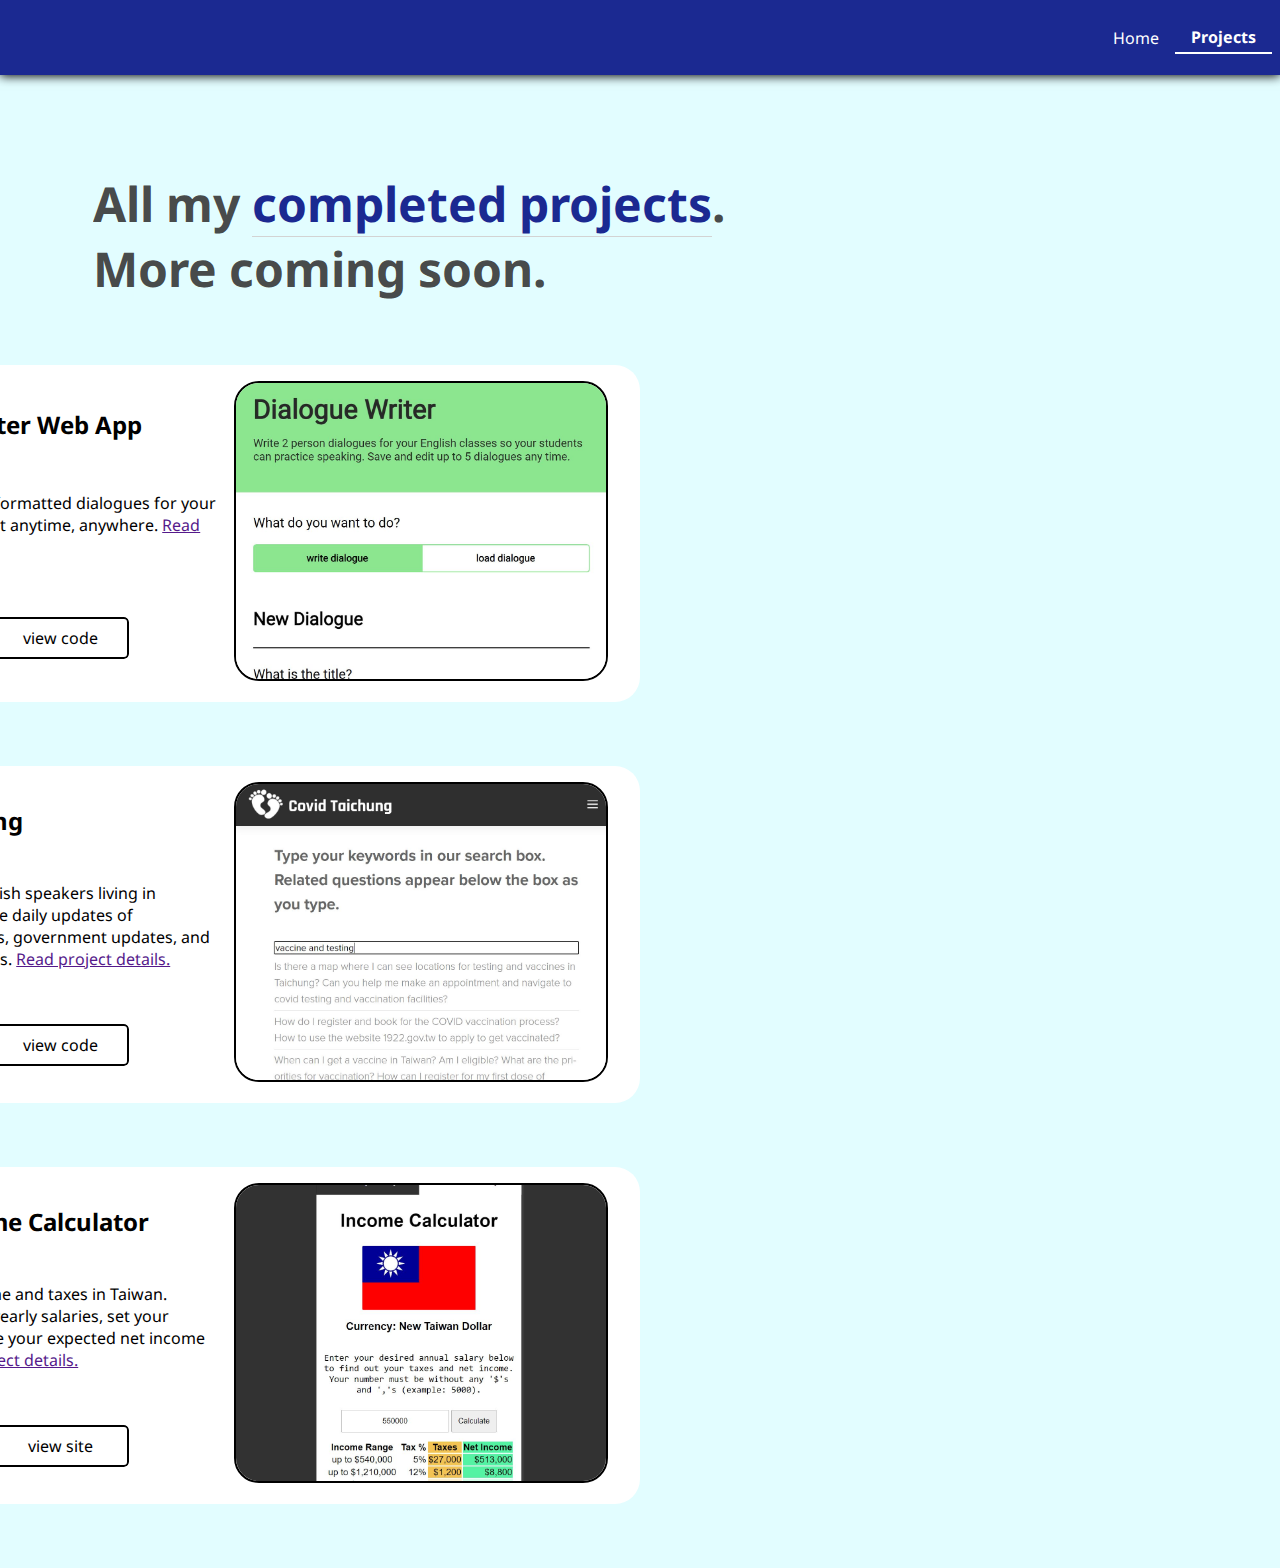
==== projects.html @ 9b0fd78f "add icons and more" ====
<!DOCTYPE html>
<html>
<head>
	<meta charset="utf-8">
	<title>Projects</title>
	<meta name="viewport" content="width=device-width, initial-scale=1">		
	<link rel="stylesheet" type="text/css" href="style.css">
	<link rel="stylesheet"
          href="https://fonts.googleapis.com/css2?family=Noto+Sans">
</head>
<body>
	<header>
		<nav>
			<a href="index.html">Home</a>
			<a href="projects.html" class="main-nav-selected">Projects</a>
			<!-- <a href="about.html">About</a> -->
		</nav>
		<!-- <nav>
			<a href="index.html"><li>Home</li></a>
			<a href="projects.html"><li>Projects</li></a>
			<a href="about.html"><li>About</li></a>
		</nav> -->
	</header>
	<main>
		<div class="intro">
			<h1>All my <span class="text-highlight">completed projects</span>.<br>
			More coming soon.</h1>
		</div>
	<!-- <div>
		<li>Show me the</li>
		<li>Past</li>
		<li>Present</li>
		<li>Future</li>
	</div> -->

		<!-- 
			dialogue writer section 
		-->
		<div class="project-profile left">
			<!-- mobile off -->
			<div class="mobile-profile-off">
				<h2>Dialogue Writer Web App</h2>
				<p>
					Write automatically formatted dialogues for your classes. Save and edit anytime, anywhere. <a href="">Read project details.</a>
				</p>
				<!-- <p> tech stack </p> -->
				<ul class="mobile-off-links">
					<a href="https://markoco14.github.io/dialogue-writer-app/" target="_blank" rel="noreferrer noopener"><li>view site</li></a>
					<a target="_blank" rel="noreferrer noopener" href="https://github.com/markoco14/dialogue-writer-app/blob/main/src/index.js"><li>view code</li></a>
				</ul>
			</div>
			<!-- <a href="https://markoco14.github.io/dialogue-writer-app/">
				<img src="dialogue_site_1.jpg" class="profile-preview">
			</a> -->
			<div>
				<img src="dialogue_site_1.JPG" class="profile-preview">
			</div>
			<!-- mobile on -->
			<div class="mobile-profile-on">
				<h2>Dialogue Writer Web App</h2>
				<p>
					Write automatically formatted dialogues for your classes. Save and edit anytime, anywhere. <a href="">Read project details.</a>
				</p>
				<!-- <p> tech stack </p> -->
					<ul class="mobile-off-links">
					<a href="https://markoco14.github.io/dialogue-writer-app/" target="_blank" rel="noreferrer noopener"><li>view site</li></a>
					<a target="_blank" rel="noreferrer noopener" href="https://github.com/markoco14/dialogue-writer-app/blob/main/src/index.js"><li>view code</li></a>
				</ul>
				<!-- <a href="https://markoco14.github.io/dialogue-writer-app/"><button>view site</button></a>
				<a target="_blank" rel="noreffer" href="https://github.com/markoco14/dialogue-writer-app/blob/main/src/index.js"><button>view code</button></a>
				<a href="https://github.com/markoco14/dialogue-writer-app/tree/main"><button>readme</button></a> -->
			</div>
		</div>
		<!-- 
			covid taichung section 
		-->
		<div class="project-profile left">
			<!-- <a href="">
				<img src="cfiw_site_1.jpg" class="profile-preview">
			</a> -->
			<!-- mobile on -->
			<div class="profile-description mobile-profile-on">
				<h2>Covid Taichung</h2>
				<p>
					Information for English speakers living in
					Taichung, Taiwan. See daily updates of coronavirus
					statistics, government updates, and community
					questions. <a href="">Read project details.</a>
				</p>
				<!-- <p> tech stack </p> -->
				<ul class="mobile-off-links">
					<a href="https://covid-taichung.github.io/cfiw" target="_blank" rel="noreferrer noopener"><li>view site</li></a>
					<a target="_blank" rel="noreferrer noopener" href="https://github.com/Covid-Taichung/cfiw"><li>view code</li></a>
					<!-- <a><li>readme</li></a> -->
				</ul>
				<!-- <a href="https://covid-taichung.github.io/cfiw"><button>view site</button></a>
				<a href="https://github.com/Covid-Taichung/cfiw"><button>view code</button></a>
				<button>readme</button> -->
			</div>
			<!-- mobile off -->
			<div class="mobile-profile-off">
				<h2>Covid Taichung</h2>
				<p>
					Information for English speakers living in
					Taichung, Taiwan. See daily updates of coronavirus
					statistics, government updates, and community
					questions. <a href="">Read project details.</a>
				</p>
				<!-- <p> tech stack </p> -->
				<ul class="mobile-off-links">
					<a href="https://covid-taichung.github.io/cfiw"target="_blank" rel="noreferrer noopener"><li>view site</li></a>
					<a target="_blank" rel="noreferrer noopener" href="https://github.com/Covid-Taichung/cfiw"><li>view code</li></a>
					<!-- <a><li>readme</li></a> -->
				</ul>
			</div>
			<div>
				<img src="cfiw_site_1.JPG" class="profile-preview">
			</div>
		</div>

		<!-- 
			taiwan tax calculator section 
		-->

		<div class="project-profile left">
			<!-- mobile off -->
			<div class="mobile-profile-off">
				
				<h2>Taiwan Income Calculator</h2>
				<p>Calculate your income and taxes in Taiwan. Choose monthly or yearly salaries, set your income level, and see your expected net income and taxes. <a href="">Read project details.</a></p>
				<ul class="mobile-off-links">
					<a href="" target="_blank" rel="noreferrer noopener"><li>view site</li></a>
					<a href="" target="_blank" rel="noreferrer noopener"><li>view site</li></a>
				</ul>
			</div>
<!-- 			<a href="">
				<img src="tiss_site_1.jpg" class="profile-preview">
			</a> -->
			<div>
				<img src="tiss_site_1.JPG" class="profile-preview">
			</div>
			<!-- mobile on -->
			<div class="mobile-profile-on">
				
				<h2>Taiwan Income Calculator</h2>
				<p>Calculate your income and taxes in Taiwan. Choose monthly or yearly salaries, set your income level, and see your expected net income and taxes. <a href="">Read project details.</a></p>
				<ul class="mobile-off-links">
					<a href="https://covid-taichung.github.io/cfiw" target="_blank" rel="noreferrer noopener"><li>view site</li></a>
					<a href="https://github.com/Covid-Taichung/cfiw" target="_blank" rel="noreferrer noopener"><li>view code</li></a>
					<!-- <a><li>readme</li></a> -->
				</ul>
				<!-- <button>view site</button>
				<button>view code</button>
				<button>readme</button> -->
			</div>
		</div>
	</main>

</body>
</html>
---- style.css ----
* {
	margin: 0;
	padding: 0;
	box-sizing: border-box;
	/*color: aliceblue;*/
	overflow-x: hidden;
	font-family: 'Noto Sans', sans-serif;
}

body {
	background-color: #e2fdff;
}


/* style the page header */
header {
	height: 75px;
	background-color: #1b2991;
	box-shadow: 0px 1px 10px black;
}


nav {
	color: white;
	height: 75px;
	display: flex;
	justify-content: right;
	align-items: center;
	margin-right: 0.5em;
}

nav a {
	text-decoration: none;
	color: black;
	color: white;
	padding: 0.25em 1em;
}

nav li {
	/*list-style: none;
	color: white;
	padding: 1em;*/
	/*font-size: 1.5em;*/
	/*width: 75px;*/
	/*text-align: center;*/
}

.main-nav-selected {
	font-weight: bold;
	border-bottom: 2px solid white;
}

nav a:hover {
	font-weight: bold;
}


.header-nav-selected {
	color: white;
	background-color: #1b2991;
	font-weight: bold;
	border: none;
	border-bottom: 2px solid white;
}

.header-nav-not-selected {
	color: white;
	background-color: #1b2991;
	border: none;
}

.header-nav-not-selected:hover {
	font-weight: bold;
}


footer {
	position: relative;
}

h1 {
	color: rgba(50,50,50,0.9);
	font-size: 3em;
	margin: 1em 0;
	text-align: left;
}

/* style each page intro section */

.intro {
	color: black;
	margin: 5em 1em 0;
	padding: 1em;
	border-radius: 10px;
	height: 100%;
	border-bottow: 1px solid lightgrey;
}

.text-highlight {
	/*font-size: em;*/
	color: #1b2991;
	border-bottom: 1px solid lightgrey;
}

.intro h1 {
	margin-bottom: 1em;
	padding-bottom: 1em;
	/*border-bottom: 1px solid lightgrey;*/
}

/* style the home page main body */

.main-overview {
	width: 100%;
	background-color: white;
	padding: 1em;
}

.overview-section-heading {
	margin-bottom: 0.25em;
}

.overview-section-content {
	border: 1px solid lightgrey;
	border-radius: 10px;
	margin-bottom: 1em;
	padding: 0.25em 0.5em 0;
}

.options-container {
	margin: 0 1em 5em;
}

.main-overview-nav {
	display: flex;
	justify-content: space-evenly;
	margin-bottom: 1em;
}

.main-overview-nav-button {
	background-color: white;
	border: none;
	width: 33%;
	text-align: center;
}

.main-overview-nav-button:hover {
	font-weight: bold;
	cursor: pointer;
}

.main-overview-nav-button-selected {
	background-color: white;
	color: #1b2991;
	width: 33%;
	text-align: center;
	border: none;
	font-weight: bold;
	border-bottom: 2px solid #1b2991;
	cursor: pointer;
}

.experience-item {
	margin-bottom: 1em;
	border-bottom: 1px solid lightgrey;
}

.experience-header {
	display: flex;
	justify-content: space-between;
	align-items: center;
	margin-bottom: 0.5em;
}

.experience-position-title {
	font-weight: bold;
	color: #1b2991;
}

.contact-container {
	padding-top: 0.5em;
}

.contact-container p {
	font-size: 18px;
}

.contact-container i {
	width: 20px;
	margin-right: 0.25em;
}

/* style the current project section */

.current-project-links {
	display: flex;
	justify-content: space-around;
	align-items: top;
	/*margin-top: 2em;*/
	padding-top: 1em;
	/*padding-right: 2em;*/
	margin-bottom: 0.5em;
}

.current-project-links li {
	padding: 0.5em;
	border: 2px solid black;
	border-radius: 5px;
}

.current-project-links a {
	width: 40%;
	text-align: center;
	text-decoration: none;
	color: black;
	border-radius: 5px;
}

@media (hover: hover) {

	.current-project-links li:hover {
		border-color: #1b2991;
	}
	.current-project-links a:hover {
		color: white;
		background-color: #1b2991;
		

	}
}

/* style overview contact section */

/* style overview current project section */

/*.overview-project-preview {
	
}*/

/* style overview resume section */




/* style the projects page */

.project-profile {
	width: 100%;
	padding: 1em;
	margin-bottom: 4em;
	background-color: white;
	/*box-shadow: 2px 0px 5px 2px aliceblue;*/
}

.project-profile h2, p {
	margin-bottom: 1em;
}

.mobile-profile-off {
	display: flex;
	flex-direction: column;
	justify-content: space-evenly;
	align-items: even;
}

.mobile-off-links {
	display: flex;
	justify-content: space-around;
	align-items: top;
	/*margin-top: 2em;*/
	padding-top: 1em;
	/*padding-right: 2em;*/
}

.mobile-off-links li {
	padding: 0.5em;
	border: 2px solid black;
	border-radius: 5px;

}

.mobile-off-links a {
	width: 40%;
	text-align: center;
	text-decoration: none;
	color: black;
	border-radius: 5px;
}

.project-profile button {
	padding: 0.5em;
	width: 30%;
	background-color:  white;
	border-radius: 5px;
	transition: font-size 1s;
}

@media (hover: hover) {

	.mobile-off-links a:hover {
		color: white;
		background-color: #1b2991;
	}

	.mobile-off-links li:hover {
		border-color: #1b2991;
	}

	.project-profile button:hover {
		background-color: royalblue;
		border: 2px solid royalblue;
		color: white;
		font-size: 16.5px;
		transition: font-size 1s;
	}
}

.profile-description {
	margin-top: 1em;
	padding-top: 1em;
	border-top: 1px solid lightgrey;

}
.mobile-profile-on {
	display: block;
	margin-top: 1em;
	padding-top: 1.5em;
	border-top: 1px solid lightgrey;
}

.mobile-profile-on p {
	padding-top: 0.5em;
}

.mobile-profile-off {
	display: none;
}

.profile-preview {
	width: 100%;
	border-radius: 5px;
	border: 1px solid lightgrey;
	/*padding-bottom: 0.5em;*/
}

img {
	border-radius: 5px;
}	

/*@media (min-width: 550px) {
	.project-profile {
		width: 90%;
		margin: 0 auto 4em;
	}
}
*/

@media (min-width: 700px) {

	.intro h1 {
		position: relative;
		margin: auto;
		width: 90%;
	}

	.options-container {
		position: relative;
		margin: auto;
		width: 90%;
	}

	.current-project-links {
		justify-content: center;
	}

	.current-project-links a {
		width: 20%;
		text-align: center;
		text-decoration: none;
		margin: 0 0.25em;
		color: black;
	}

	.mobile-profile-on {
		display: none;
	}

	.mobile-profile-off {
		display: flex;
		flex-direction: column;
		justify-content: space-evenly;
		align-items: even;
	}

	.mobile-off-links {
		display: flex;
		justify-content: left;
		align-items: top;
		padding-right: 2em;
	}

	.mobile-off-links li {
		padding: 0.5em;
		border: 2px solid black;
	}

	.mobile-off-links a {
		width: 40%;
		text-align: center;
		text-decoration: none;
		color: black;
		margin: 0 0.25em;
	}

	/*.mobile-off-links a {
		padding: 0.5em 1em;
		border: 2px solid black;
		border-radius: 5px;
	}*/

	.project-profile {
		width: 100%;
		padding: 1em;
		margin-bottom: 4em;
		background-color: white;
	}

	.left {
		display: flex;
		flex-wrap: wrap;
		justify-content: right;
		border-radius: 25px;
		transform: translateX(-40%);
		transition: 0.5s ease-out;
	}

	.right {
		display: flex;
		flex-wrap: wrap;
		justify-content: left;
		border-radius: 25px;
		transform: translateX(40%);
		transition: 0.5s ease-out;
	}

	.left:hover {
		transform: translateX(-10%);
		transition: 1s ease-out;
	}

	.right:hover {
		transform: translateX(10%);
		transition: 1s ease-out;
	}

	.left div {
		margin-right: 1em;
	}

	.right div {
		margin-left: 1em;
	}

	.profile-preview {
		height: 300px;
		width: 100%;
		border: 2px solid black;
		border-radius: 25px;
		object-fit: cover;
		object-position: 0px;
		transform: scale(1.0);
		transition: transform 0.5s;
	}


	.profile-preview {
		width: 100%;
	}

	.project-profile div {
		width: 40%;
	}

}

/*@media (min-width: 800px) {

	.mobile-profile-on {
		display: none;
	}

	.mobile-profile-off {
		display: block;
	}

	.project-profile {
		width: 100%;
		padding: 1em;
		margin-bottom: 4em;
		background-color: white;
	}

	.left {
		display: flex;
		flex-wrap: wrap;
		justify-content: right;
		border-radius: 25px;
		transform: translateX(-40%);
		transition: 0.5s ease-out;
	}

	.right {
		display: flex;
		flex-wrap: wrap;
		justify-content: left;
		border-radius: 25px;
		transform: translateX(40%);
		transition: 0.5s ease-out;
	}

	.left:hover {
		transform: translateX(-15%);
		transition: 1s ease-out;
	}

	.right:hover {
		transform: translateX(15%);
		transition: 1s ease-out;
	}

	.left div {
		margin-right: 1em;
	}

	.right div {
		margin-left: 1em;
	}

	.profile-preview {
		height: 300px;
		width: 100%;
		border: 2px solid black;
		border-radius: 25px;
		object-fit: cover;
		object-position: 0px;
		transform: scale(1.0);
		transition: transform 0.5s;
	}


	.profile-preview {
		width: 100%;
	}

	.project-profile div {
		width: 30%;
	}

	.project-profile div {
		width: 30%;
	}
}
*/
@media (min-width: 1000px) {

	/*.intro h1 {
		position: relative;
		margin: auto;
		width: 70%;
	}

	.options-container {
		position: relative;
		margin: 0 auto;
		width: 70%;
	}*/

	.mobile-profile-on {
		display: none;
	}

	.mobile-profile-off {
		display: flex;
		flex-direction: column;
		justify-content: space-evenly;
		align-items: even;
	}

	.mobile-off-links {
		display: flex;
		justify-content: left;
		align-items: top;
		padding-right: 2em;
	}

	.mobile-off-links li {
		padding: 0.5em;
		border: 2px solid black;
	}

	.mobile-off-links a {
		width: 40%;
		text-align: center;
		text-decoration: none;
		color: black;
	}

	.project-profile {
		width: 100%;
		padding: 1em;
		margin-bottom: 4em;
		background-color: white;
	}

	.left {
		display: flex;
		flex-wrap: wrap;
		justify-content: right;
		border-radius: 25px;
		transform: translateX(-50%);
		transition: 0.5s ease-out;
	}

	.right {
		display: flex;
		flex-wrap: wrap;
		justify-content: left;
		border-radius: 25px;
		transform: translateX(50%);
		transition: 0.5s ease-out;
	}

	.left:hover {
		transform: translateX(-30%);
		transition: 1s ease-out;
	}

	.right:hover {
		transform: translateX(30%);
		transition: 1s ease-out;
	}

	.left div {
		margin-right: 1em;
	}

	.right div {
		margin-left: 1em;
	}

	.profile-preview {
		height: 300px;
		width: 100%;
		border: 2px solid black;
		border-radius: 25px;
		object-fit: cover;
		object-position: 0px;
		transform: scale(1.0);
		transition: transform 0.5s;
	}


	.profile-preview {
		width: 100%;
	}

	.project-profile div {
		width: 30%;
	}

	.project-profile div {
		width: 30%;
	}
}

/*@media (hover: hover) {
	.profile-preview:hover {
		transform: scale(1.2);
		transition: transform 1s;
		cursor: pointer;
	}
}*/

/*.project-profile p {
	width: 100%;
	text-align: center;
}

main h1 {
	background-color: royalblue;
	color: aliceblue;
}

section {
	border: 2px solid black;
	margin: auto;
	width: 95%;
	display: flex;
	flex-wrap: wrap;
}

section h2 {
	width: 100%;
	text-align: center;
}



.project-container {
	width: 100%;
	margin: 0 auto;
}

.project {
	width: 90%;
	margin: 0 auto;
	display: flex;
	flex-direction: row;
	align-items: top;
	justify-content: space-around;
}




.link-button {
	width: 100px;
	height: 25px;
	background-color: white;
	border: 2px solid blue;
	border-radius: 5px;
}

.link-button a {
	text-decoration: none
}

.link-button a:visited {
	color: black;
}


@media (hover: hover) {
	.link-button:hover {
		background-color: blue;
		transition: background-color 0.2s ease-in;
	}

}*/
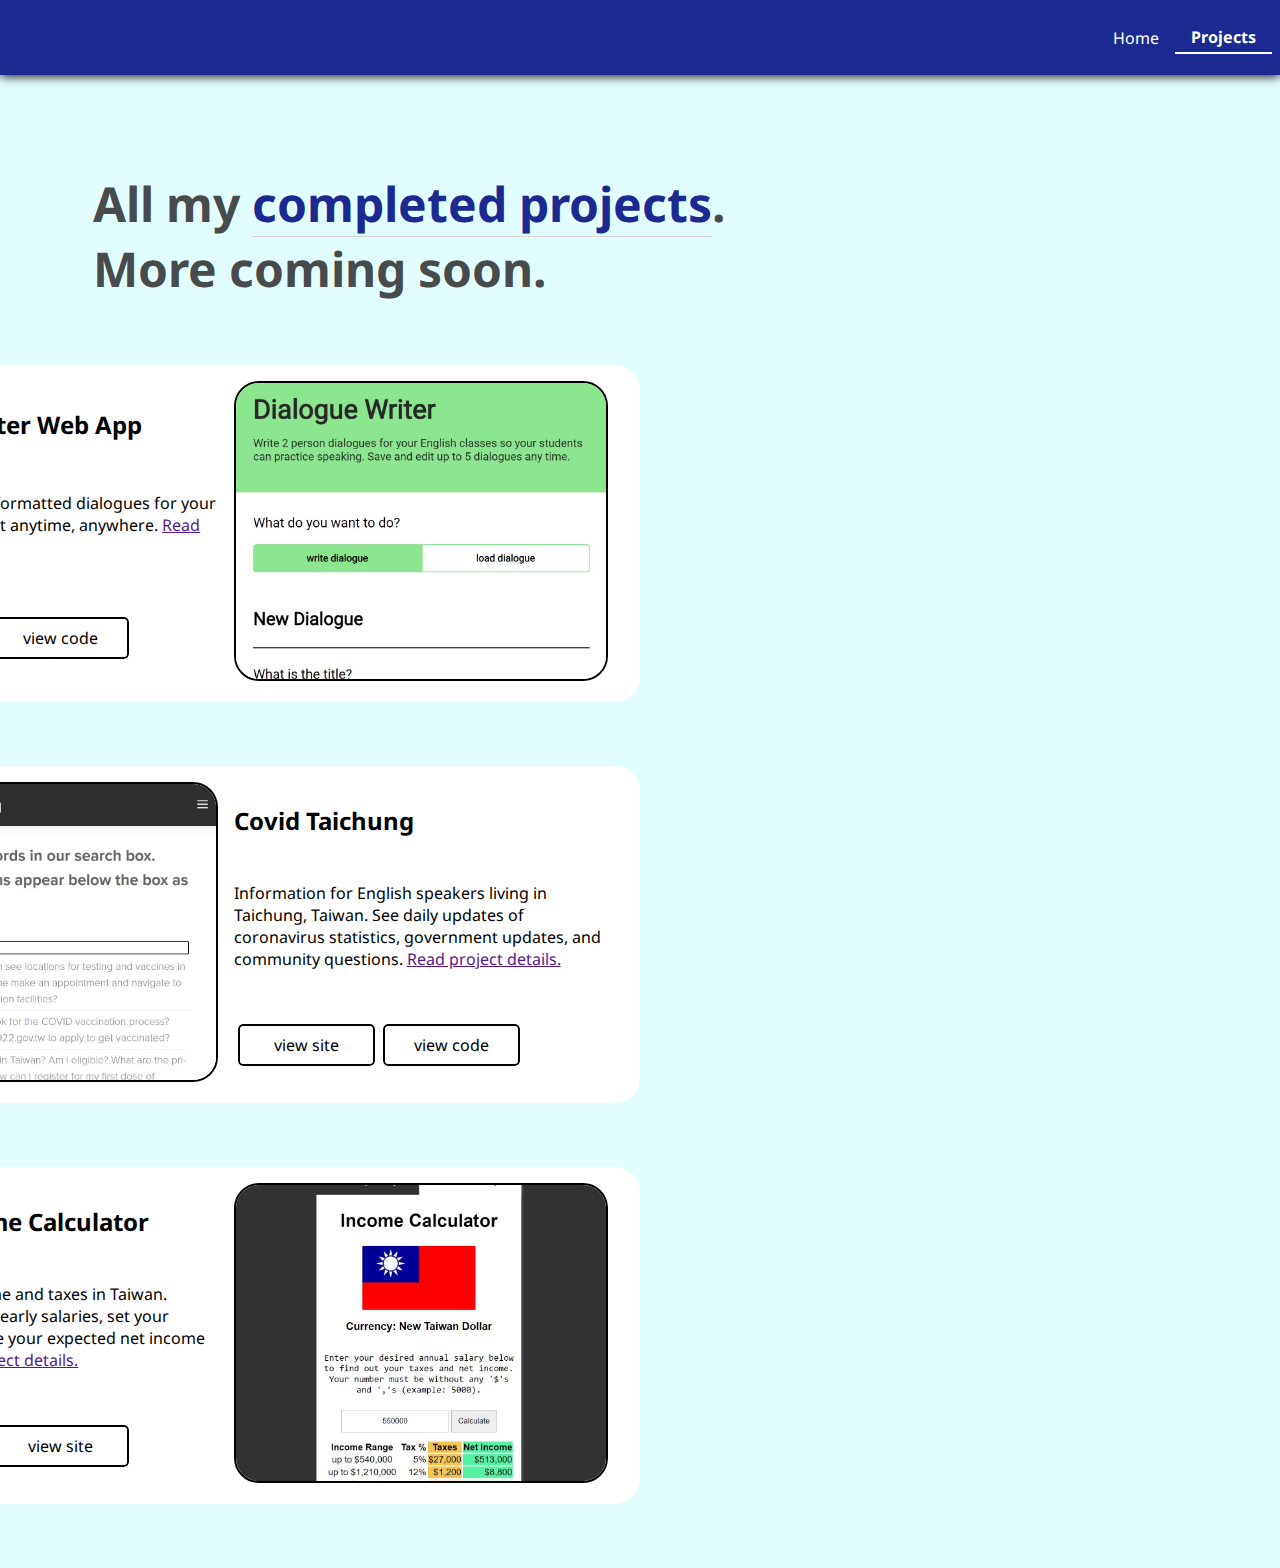
==== commit a4bb0c9d: "add mobile click color" ====
--- a/projects.html
+++ b/projects.html
@@ -78,6 +78,9 @@
 			<!-- <a href="">
 				<img src="cfiw_site_1.jpg" class="profile-preview">
 			</a> -->
+			<div>
+				<img src="cfiw_site_1.JPG" class="profile-preview">
+			</div>
 			<!-- mobile on -->
 			<div class="profile-description mobile-profile-on">
 				<h2>Covid Taichung</h2>
@@ -112,9 +115,6 @@
 					<a target="_blank" rel="noreferrer noopener" href="https://github.com/Covid-Taichung/cfiw"><li>view code</li></a>
 					<!-- <a><li>readme</li></a> -->
 				</ul>
-			</div>
-			<div>
-				<img src="cfiw_site_1.JPG" class="profile-preview">
 			</div>
 		</div>
 
--- a/style.css
+++ b/style.css
@@ -190,6 +190,10 @@
 	margin-right: 0.25em;
 }
 
+.contact-container a {
+	color: black;
+}
+
 /* style the current project section */
 
 .current-project-links {
@@ -276,7 +280,11 @@
 	padding: 0.5em;
 	border: 2px solid black;
 	border-radius: 5px;
-
+}
+
+.mobile-off-links a:active {
+	background-color: 1b2991;
+	border-color: 1b2991;
 }
 
 .mobile-off-links a {
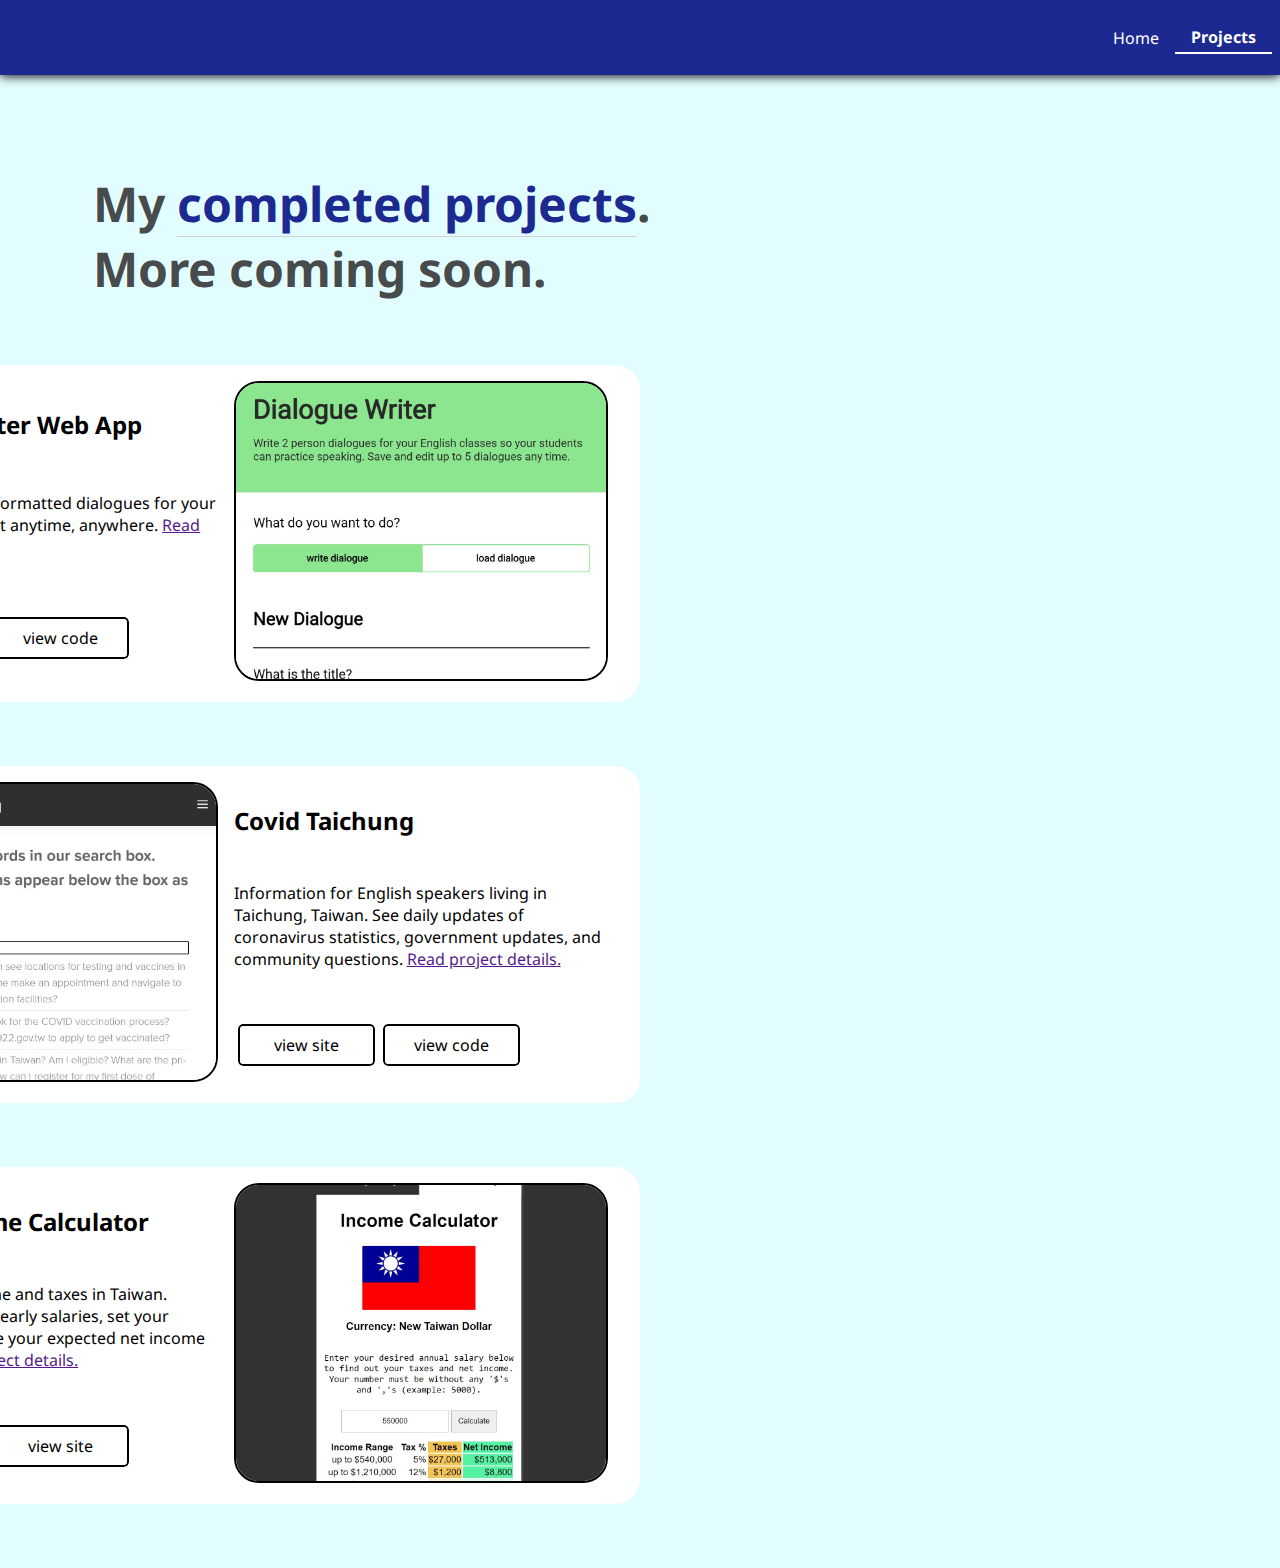
==== commit 69051bb1: "remove spacing" ====
--- a/projects.html
+++ b/projects.html
@@ -3,7 +3,7 @@
 <head>
 	<meta charset="utf-8">
 	<title>Projects</title>
-	<meta name="viewport" content="width=device-width, initial-scale=1">		
+	<meta name="viewport" content="width=device-width, initial-scale=1">
 	<link rel="stylesheet" type="text/css" href="style.css">
 	<link rel="stylesheet"
           href="https://fonts.googleapis.com/css2?family=Noto+Sans">
@@ -23,7 +23,7 @@
 	</header>
 	<main>
 		<div class="intro">
-			<h1>All my <span class="text-highlight">completed projects</span>.<br>
+			<h1>My <span class="text-highlight">completed projects</span>.<br>
 			More coming soon.</h1>
 		</div>
 	<!-- <div>
--- a/style.css
+++ b/style.css
@@ -303,6 +303,10 @@
 	transition: font-size 1s;
 }
 
+button:active {
+	border: none;
+}
+
 @media (hover: hover) {
 
 	.mobile-off-links a:hover {
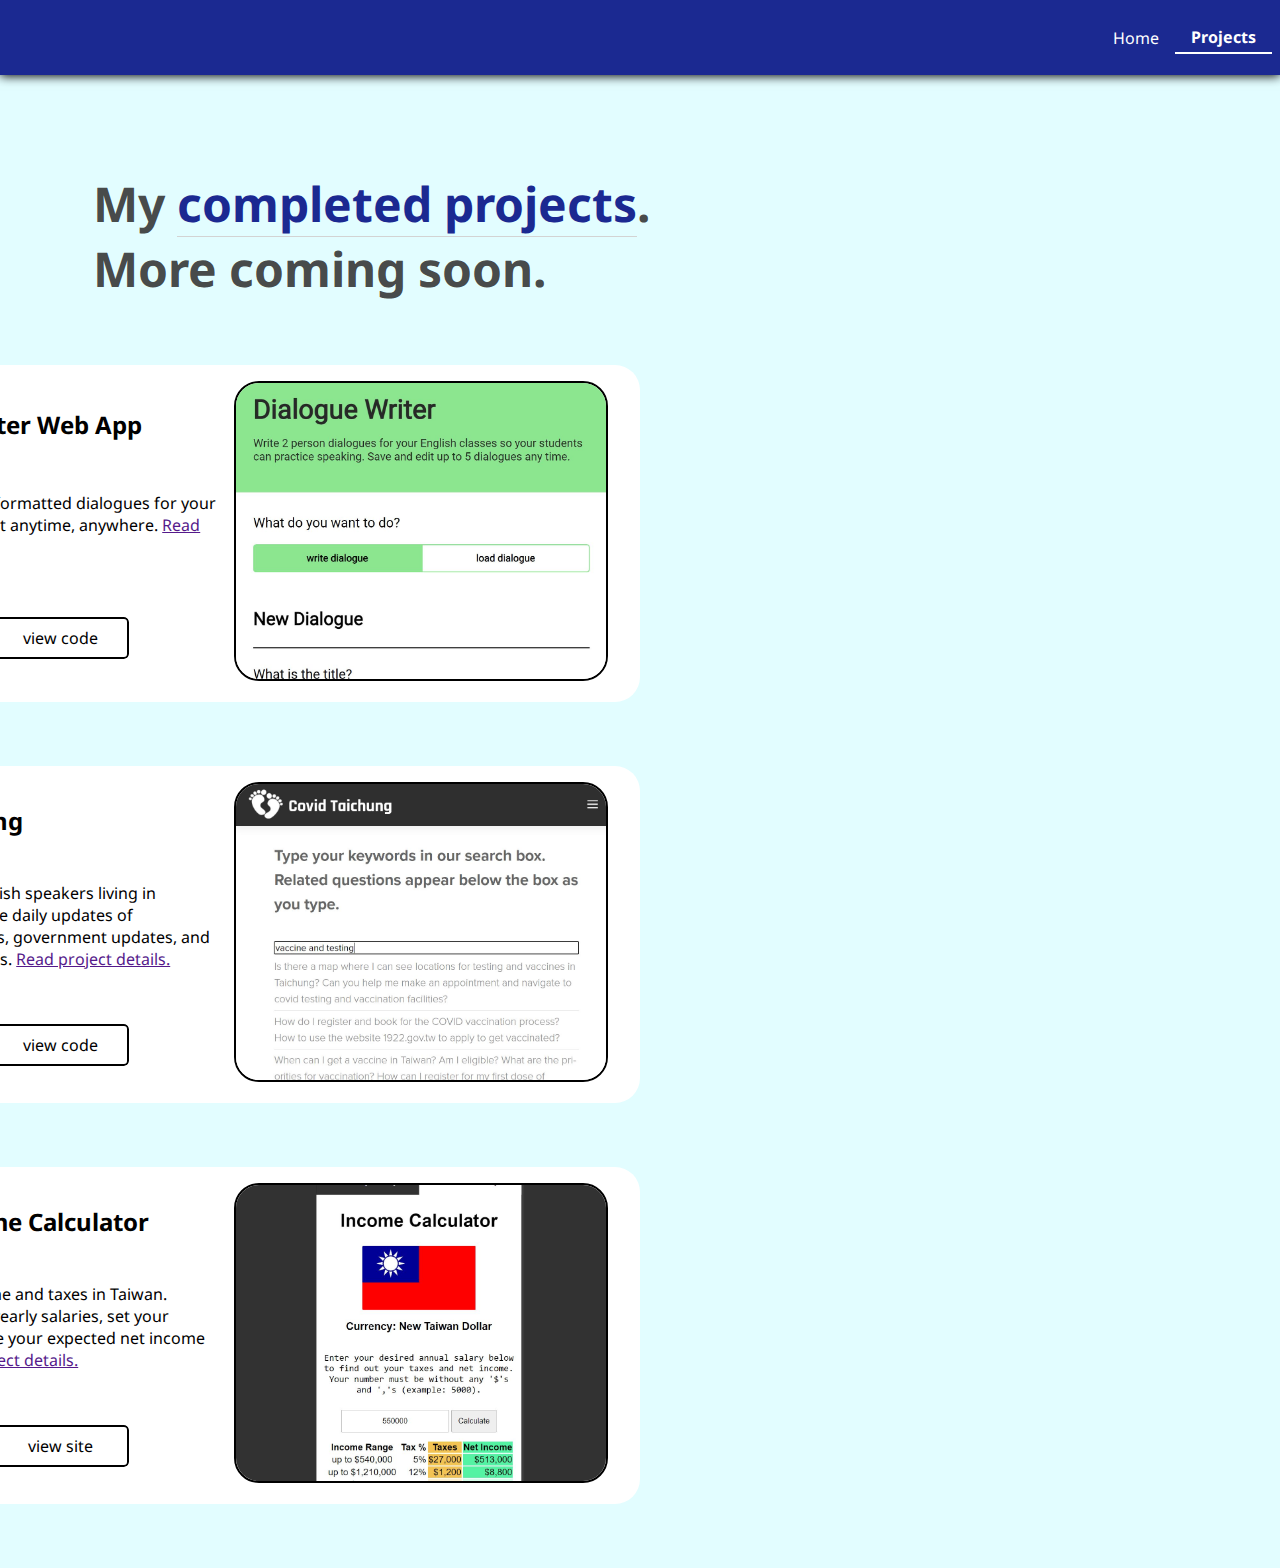
==== commit dd1f0e9d: "fix order of projects page" ====
--- a/projects.html
+++ b/projects.html
@@ -11,8 +11,8 @@
 <body>
 	<header>
 		<nav>
-			<a href="index.html">Home</a>
-			<a href="projects.html" class="main-nav-selected">Projects</a>
+			<a href="index">Home</a>
+			<a href="projects" class="main-nav-selected">Projects</a>
 			<!-- <a href="about.html">About</a> -->
 		</nav>
 		<!-- <nav>
@@ -75,9 +75,22 @@
 			covid taichung section 
 		-->
 		<div class="project-profile left">
-			<!-- <a href="">
-				<img src="cfiw_site_1.jpg" class="profile-preview">
-			</a> -->
+			<div class="mobile-profile-off">
+				<h2>Covid Taichung</h2>
+				<p>
+					Information for English speakers living in
+					Taichung, Taiwan. See daily updates of coronavirus
+					statistics, government updates, and community
+					questions. <a href="">Read project details.</a>
+				</p>
+				<!-- <p> tech stack </p> -->
+				<ul class="mobile-off-links">
+					<a href="https://covid-taichung.github.io/cfiw"target="_blank" rel="noreferrer noopener"><li>view site</li></a>
+					<a target="_blank" rel="noreferrer noopener" href="https://github.com/Covid-Taichung/cfiw"><li>view code</li></a>
+					<!-- <a><li>readme</li></a> -->
+				</ul>
+			</div>
+
 			<div>
 				<img src="cfiw_site_1.JPG" class="profile-preview">
 			</div>
@@ -101,21 +114,6 @@
 				<button>readme</button> -->
 			</div>
 			<!-- mobile off -->
-			<div class="mobile-profile-off">
-				<h2>Covid Taichung</h2>
-				<p>
-					Information for English speakers living in
-					Taichung, Taiwan. See daily updates of coronavirus
-					statistics, government updates, and community
-					questions. <a href="">Read project details.</a>
-				</p>
-				<!-- <p> tech stack </p> -->
-				<ul class="mobile-off-links">
-					<a href="https://covid-taichung.github.io/cfiw"target="_blank" rel="noreferrer noopener"><li>view site</li></a>
-					<a target="_blank" rel="noreferrer noopener" href="https://github.com/Covid-Taichung/cfiw"><li>view code</li></a>
-					<!-- <a><li>readme</li></a> -->
-				</ul>
-			</div>
 		</div>
 
 		<!-- 
--- a/style.css
+++ b/style.css
@@ -181,14 +181,32 @@
 	padding-top: 0.5em;
 }
 
+.contact-row {
+	display: flex;
+	align-items: center;
+	justify-content: left;
+	margin-bottom: 0.5em;
+}
+
+.contact-icon-box {
+	display: flex;
+	justify-content: center;
+	width: 25px;
+	margin-right: 0.25em;
+}
+
+/*.contact-container p {
+	line-height: 100%;
+}*/
+
 .contact-container p {
-	font-size: 18px;
-}
-
-.contact-container i {
-	width: 20px;
-	margin-right: 0.25em;
-}
+	margin-bottom: 0;
+}
+
+/*.contact-container i {
+	position: relative;
+	width: 25px;
+}*/
 
 .contact-container a {
 	color: black;
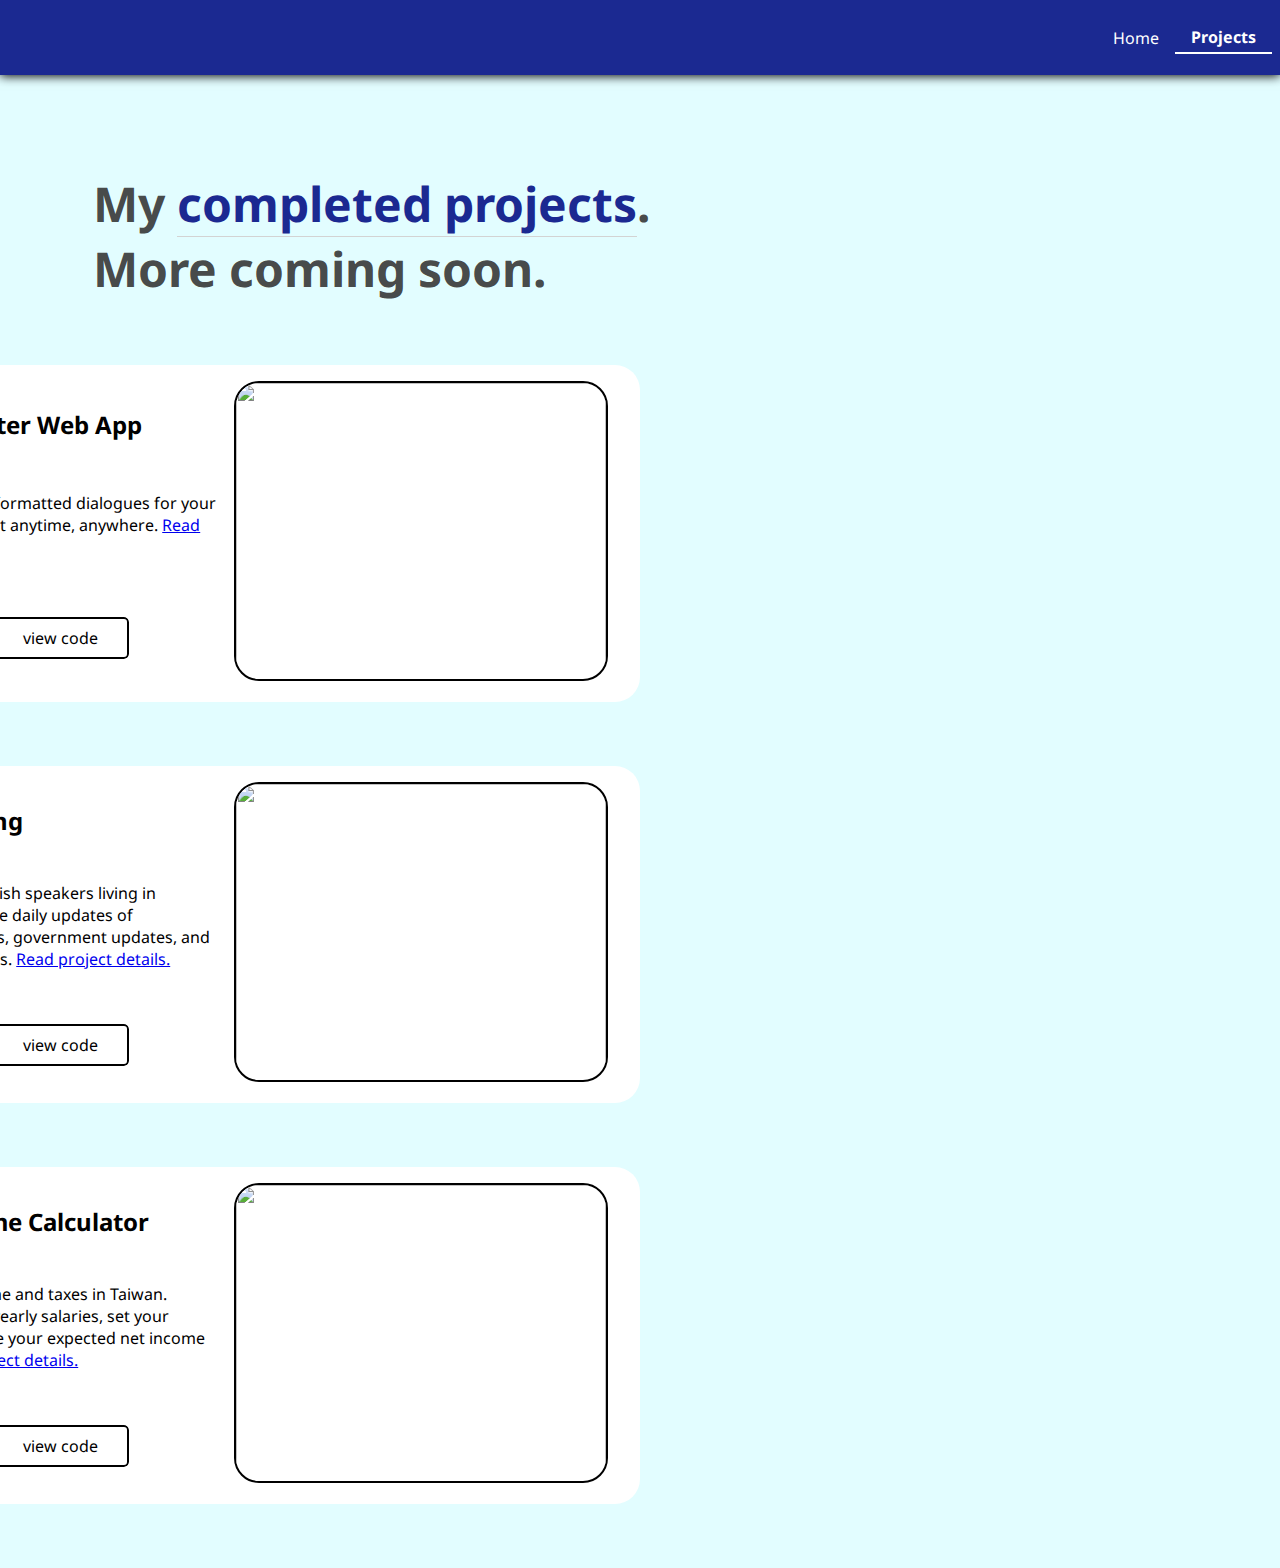
==== commit 5adf7e84: "update tiss "view code" link src to js folder" ====
--- a/projects.html
+++ b/projects.html
@@ -11,15 +11,10 @@
 <body>
 	<header>
 		<nav>
-			<a href="index">Home</a>
-			<a href="projects" class="main-nav-selected">Projects</a>
+			<a href="index.html">Home</a>
+			<a href="projects.html" class="main-nav-selected">Projects</a>
 			<!-- <a href="about.html">About</a> -->
 		</nav>
-		<!-- <nav>
-			<a href="index.html"><li>Home</li></a>
-			<a href="projects.html"><li>Projects</li></a>
-			<a href="about.html"><li>About</li></a>
-		</nav> -->
 	</header>
 	<main>
 		<div class="intro">
@@ -41,7 +36,7 @@
 			<div class="mobile-profile-off">
 				<h2>Dialogue Writer Web App</h2>
 				<p>
-					Write automatically formatted dialogues for your classes. Save and edit anytime, anywhere. <a href="">Read project details.</a>
+					Write automatically formatted dialogues for your classes. Save and edit anytime, anywhere. <a href="https://github.com/markoco14/dialogue-writer-app/tree/gh-pages#readme" target="_blank" rel="noreferrer noopener">Read project details.</a>
 				</p>
 				<!-- <p> tech stack </p> -->
 				<ul class="mobile-off-links">
@@ -53,13 +48,13 @@
 				<img src="dialogue_site_1.jpg" class="profile-preview">
 			</a> -->
 			<div>
-				<img src="dialogue_site_1.JPG" class="profile-preview">
+				<img src="img/dialogue_site_1.JPG" class="profile-preview">
 			</div>
 			<!-- mobile on -->
 			<div class="mobile-profile-on">
 				<h2>Dialogue Writer Web App</h2>
 				<p>
-					Write automatically formatted dialogues for your classes. Save and edit anytime, anywhere. <a href="">Read project details.</a>
+					Write automatically formatted dialogues for your classes. Save and edit anytime, anywhere. <a href="https://github.com/markoco14/dialogue-writer-app/tree/gh-pages#readme" target="_blank" rel="noreferrer noopener">Read project details.</a>
 				</p>
 				<!-- <p> tech stack </p> -->
 					<ul class="mobile-off-links">
@@ -81,7 +76,7 @@
 					Information for English speakers living in
 					Taichung, Taiwan. See daily updates of coronavirus
 					statistics, government updates, and community
-					questions. <a href="">Read project details.</a>
+					questions. <a href="https://github.com/Covid-Taichung/cfiw#readme" target="_blank" rel="noreferrer noopener">Read project details.</a>
 				</p>
 				<!-- <p> tech stack </p> -->
 				<ul class="mobile-off-links">
@@ -92,7 +87,7 @@
 			</div>
 
 			<div>
-				<img src="cfiw_site_1.JPG" class="profile-preview">
+				<img src="img/cfiw_site_1.JPG" class="profile-preview">
 			</div>
 			<!-- mobile on -->
 			<div class="profile-description mobile-profile-on">
@@ -101,7 +96,7 @@
 					Information for English speakers living in
 					Taichung, Taiwan. See daily updates of coronavirus
 					statistics, government updates, and community
-					questions. <a href="">Read project details.</a>
+					questions. <a href="https://github.com/Covid-Taichung/cfiw#readme" target="_blank" rel="noreferrer noopener">Read project details.</a>
 				</p>
 				<!-- <p> tech stack </p> -->
 				<ul class="mobile-off-links">
@@ -125,34 +120,30 @@
 			<div class="mobile-profile-off">
 				
 				<h2>Taiwan Income Calculator</h2>
-				<p>Calculate your income and taxes in Taiwan. Choose monthly or yearly salaries, set your income level, and see your expected net income and taxes. <a href="">Read project details.</a></p>
+				<p>Calculate your income and taxes in Taiwan. Choose monthly or yearly salaries, set your income level, and see your expected net income and taxes. <a href="https://github.com/markoco14/tiss#readme" target="_blank" rel="noreferrer noopener">Read project details.</a></p>
 				<ul class="mobile-off-links">
-					<a href="" target="_blank" rel="noreferrer noopener"><li>view site</li></a>
-					<a href="" target="_blank" rel="noreferrer noopener"><li>view site</li></a>
+					<a href="https://markoco14.github.io/tiss/" target="_blank" rel="noreferrer noopener"><li>view site</li></a>
+					<a href="https://github.com/markoco14/tiss/tree/main/js" target="_blank" rel="noreferrer noopener"><li>view code</li></a>
 				</ul>
 			</div>
 <!-- 			<a href="">
 				<img src="tiss_site_1.jpg" class="profile-preview">
 			</a> -->
 			<div>
-				<img src="tiss_site_1.JPG" class="profile-preview">
+				<img src="img/tiss_site_1.JPG" class="profile-preview">
 			</div>
 			<!-- mobile on -->
 			<div class="mobile-profile-on">
 				
 				<h2>Taiwan Income Calculator</h2>
-				<p>Calculate your income and taxes in Taiwan. Choose monthly or yearly salaries, set your income level, and see your expected net income and taxes. <a href="">Read project details.</a></p>
+				<p>Calculate your income and taxes in Taiwan. Choose monthly or yearly salaries, set your income level, and see your expected net income and taxes. <a href="https://github.com/markoco14/tiss#readme" target="_blank" rel="noreferrer noopener">Read project details.</a></p>
 				<ul class="mobile-off-links">
-					<a href="https://covid-taichung.github.io/cfiw" target="_blank" rel="noreferrer noopener"><li>view site</li></a>
-					<a href="https://github.com/Covid-Taichung/cfiw" target="_blank" rel="noreferrer noopener"><li>view code</li></a>
-					<!-- <a><li>readme</li></a> -->
+					<a href="https://markoco14.github.io/tiss/" target="_blank" rel="noreferrer noopener"><li>view site</li></a>
+					<a href="https://github.com/markoco14/tiss/tree/main/js" target="_blank" rel="noreferrer noopener"><li>view code</li></a>
 				</ul>
-				<!-- <button>view site</button>
-				<button>view code</button>
-				<button>readme</button> -->
 			</div>
 		</div>
 	</main>
 
 </body>
-</html>+</html>
--- a/style.css
+++ b/style.css
@@ -1,3 +1,12 @@
+:root {
+	--dark-blue: #1b2991;
+	--light-blue: #e2fdff;
+	--text-dark:  rgba(50,50,50,0.9);
+	/*white for text color and background color*/
+	/*lightgrey for border color and page separation*/
+
+}
+
 * {
 	margin: 0;
 	padding: 0;
@@ -8,24 +17,28 @@
 }
 
 body {
-	background-color: #e2fdff;
+	background-color: var(--light-blue);
 }
 
 
 /* style the page header */
 header {
 	height: 75px;
-	background-color: #1b2991;
+	background-color: var(--dark-blue);
 	box-shadow: 0px 1px 10px black;
+	display: flex;
+	justify-content: right;
 }
 
 
 nav {
 	color: white;
 	height: 75px;
+	width: 50%;
 	display: flex;
 	justify-content: right;
 	align-items: center;
+	margin-left: auto;
 	margin-right: 0.5em;
 }
 
@@ -57,7 +70,7 @@
 
 .header-nav-selected {
 	color: white;
-	background-color: #1b2991;
+	background-color: var(--dark-blue);
 	font-weight: bold;
 	border: none;
 	border-bottom: 2px solid white;
@@ -65,7 +78,7 @@
 
 .header-nav-not-selected {
 	color: white;
-	background-color: #1b2991;
+	background-color: var(--dark-blue);
 	border: none;
 }
 
@@ -79,7 +92,7 @@
 }
 
 h1 {
-	color: rgba(50,50,50,0.9);
+	color: var(--text-dark);
 	font-size: 3em;
 	margin: 1em 0;
 	text-align: left;
@@ -98,7 +111,7 @@
 
 .text-highlight {
 	/*font-size: em;*/
-	color: #1b2991;
+	color: var(--dark-blue);
 	border-bottom: 1px solid lightgrey;
 }
 
@@ -151,12 +164,12 @@
 
 .main-overview-nav-button-selected {
 	background-color: white;
-	color: #1b2991;
+	color: var(--dark-blue);
 	width: 33%;
 	text-align: center;
 	border: none;
 	font-weight: bold;
-	border-bottom: 2px solid #1b2991;
+	border-bottom: 2px solid var(--dark-blue);
 	cursor: pointer;
 }
 
@@ -174,7 +187,7 @@
 
 .experience-position-title {
 	font-weight: bold;
-	color: #1b2991;
+	color: var(--dark-blue);
 }
 
 .contact-container {
@@ -241,11 +254,11 @@
 @media (hover: hover) {
 
 	.current-project-links li:hover {
-		border-color: #1b2991;
+		border-color: var(--dark-blue);
 	}
 	.current-project-links a:hover {
 		color: white;
-		background-color: #1b2991;
+		background-color: var(--dark-blue);
 		
 
 	}
@@ -301,8 +314,8 @@
 }
 
 .mobile-off-links a:active {
-	background-color: 1b2991;
-	border-color: 1b2991;
+	background-color: var(--dark-blue);
+	border-color: var(--dark-blue);
 }
 
 .mobile-off-links a {
@@ -329,11 +342,11 @@
 
 	.mobile-off-links a:hover {
 		color: white;
-		background-color: #1b2991;
+		background-color: var(--dark-blue);
 	}
 
 	.mobile-off-links li:hover {
-		border-color: #1b2991;
+		border-color: var(--dark-blue);
 	}
 
 	.project-profile button:hover {
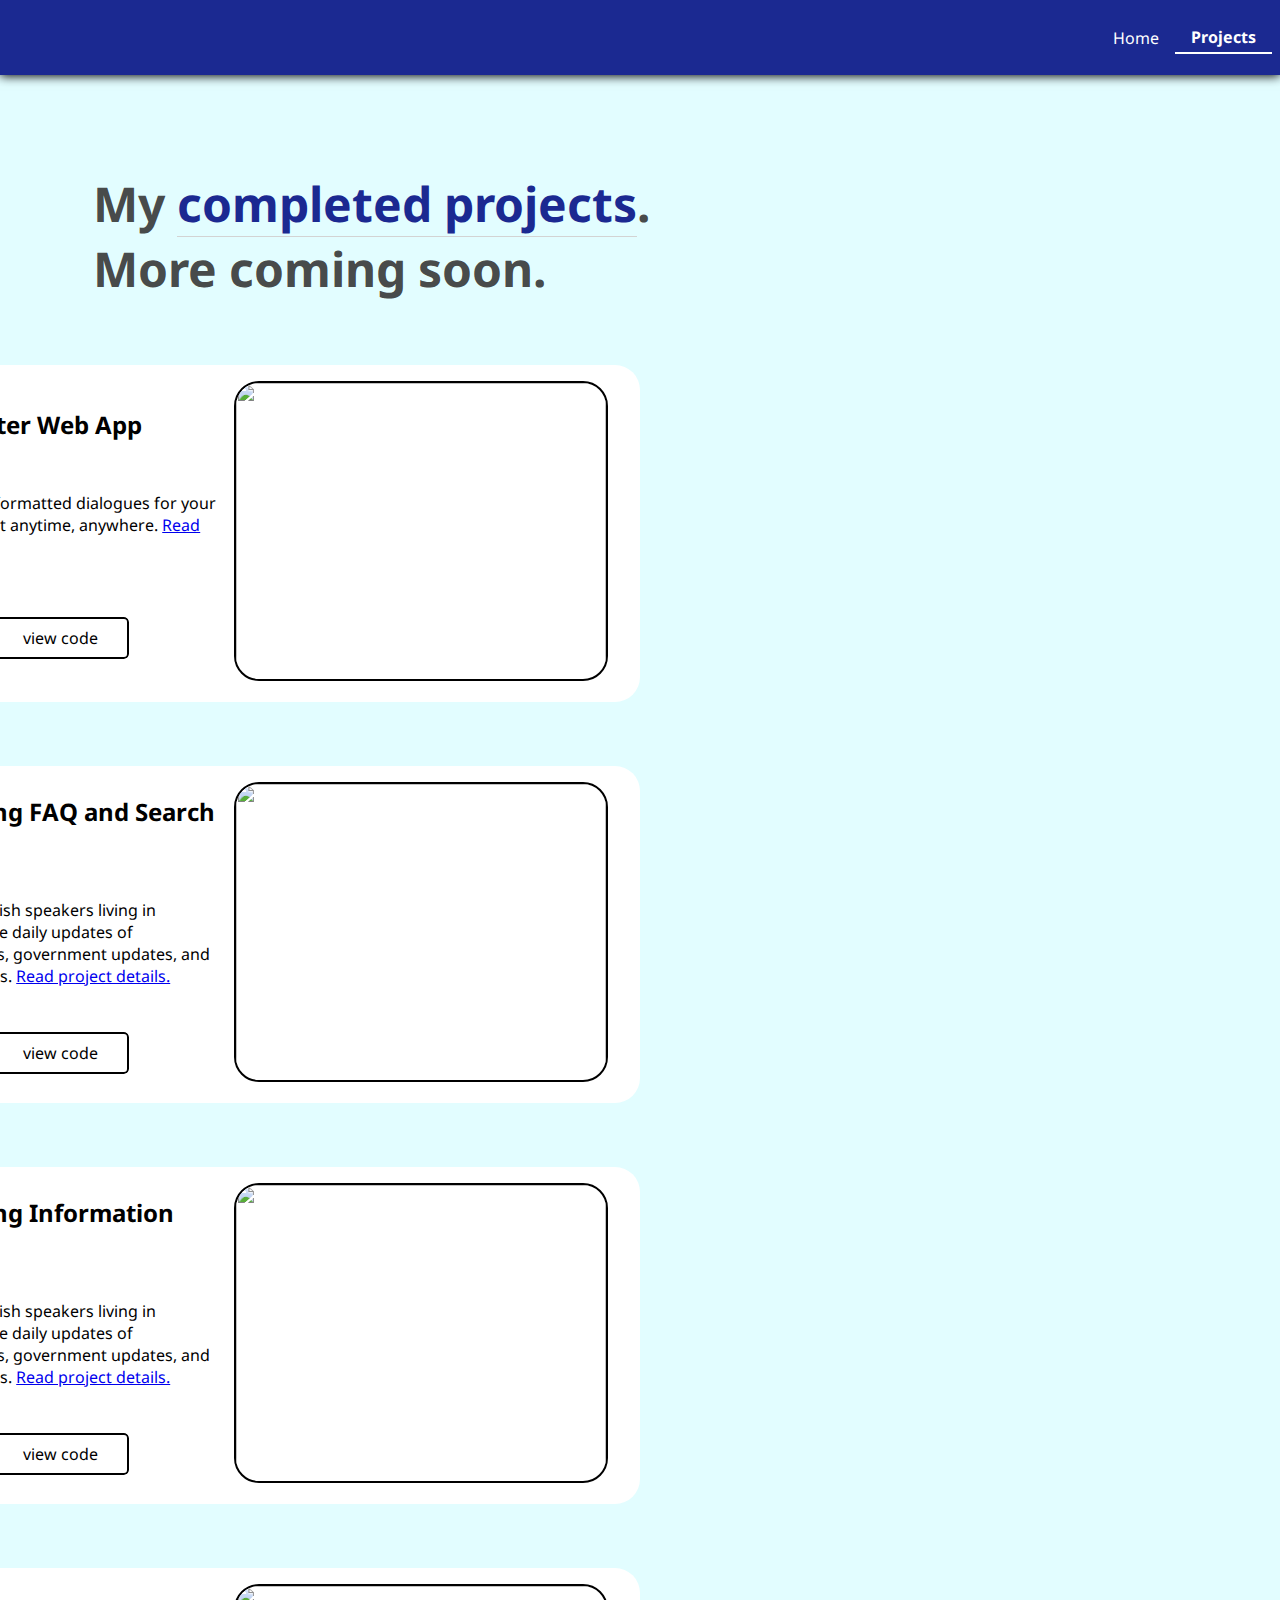
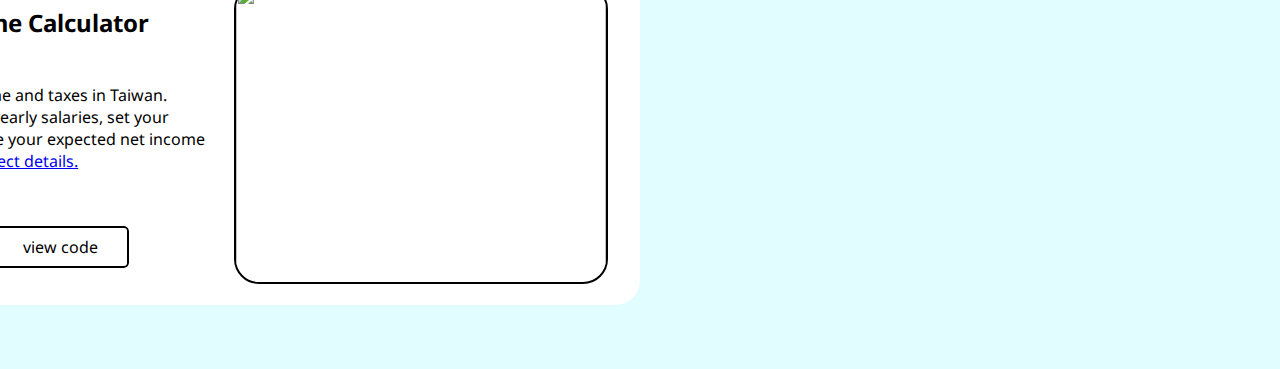
==== commit afd32777: "Merge branch 'main' of https://github.com/markoco14/portfolio into main" ====
--- a/projects.html
+++ b/projects.html
@@ -67,11 +67,11 @@
 			</div>
 		</div>
 		<!-- 
-			covid taichung section 
+			covid taichung FAQ section 
 		-->
 		<div class="project-profile left">
 			<div class="mobile-profile-off">
-				<h2>Covid Taichung</h2>
+				<h2>Covid Taichung FAQ and Search Engine</h2>
 				<p>
 					Information for English speakers living in
 					Taichung, Taiwan. See daily updates of coronavirus
@@ -91,7 +91,52 @@
 			</div>
 			<!-- mobile on -->
 			<div class="profile-description mobile-profile-on">
-				<h2>Covid Taichung</h2>
+				<h2>Covid Taichung FAQ and Search Engine</h2>
+				<p>
+					Information for English speakers living in
+					Taichung, Taiwan. See daily updates of coronavirus
+					statistics, government updates, and community
+					questions. <a href="https://github.com/Covid-Taichung/cfiw#readme" target="_blank" rel="noreferrer noopener">Read project details.</a>
+				</p>
+				<!-- <p> tech stack </p> -->
+				<ul class="mobile-off-links">
+					<a href="https://covid-taichung.github.io/cfiw" target="_blank" rel="noreferrer noopener"><li>view site</li></a>
+					<a target="_blank" rel="noreferrer noopener" href="https://github.com/Covid-Taichung/cfiw"><li>view code</li></a>
+					<!-- <a><li>readme</li></a> -->
+				</ul>
+				<!-- <a href="https://covid-taichung.github.io/cfiw"><button>view site</button></a>
+				<a href="https://github.com/Covid-Taichung/cfiw"><button>view code</button></a>
+				<button>readme</button> -->
+			</div>
+			<!-- mobile off -->
+		</div>
+
+		<!-- 
+			covid taichung website section 
+		-->
+		<div class="project-profile left">
+			<div class="mobile-profile-off">
+				<h2>Covid Taichung Information Website</h2>
+				<p>
+					Information for English speakers living in
+					Taichung, Taiwan. See daily updates of coronavirus
+					statistics, government updates, and community
+					questions. <a href="https://github.com/Covid-Taichung/cfiw#readme" target="_blank" rel="noreferrer noopener">Read project details.</a>
+				</p>
+				<!-- <p> tech stack </p> -->
+				<ul class="mobile-off-links">
+					<a href="https://covid-taichung.github.io/cfiw"target="_blank" rel="noreferrer noopener"><li>view site</li></a>
+					<a target="_blank" rel="noreferrer noopener" href="https://github.com/Covid-Taichung/cfiw"><li>view code</li></a>
+					<!-- <a><li>readme</li></a> -->
+				</ul>
+			</div>
+
+			<div>
+				<img src="img/cfiw_site_1.JPG" class="profile-preview">
+			</div>
+			<!-- mobile on -->
+			<div class="profile-description mobile-profile-on">
+				<h2>Covid Taichung Information Website</h2>
 				<p>
 					Information for English speakers living in
 					Taichung, Taiwan. See daily updates of coronavirus
--- a/style.css
+++ b/style.css
@@ -157,9 +157,16 @@
 	text-align: center;
 }
 
-.main-overview-nav-button:hover {
-	font-weight: bold;
-	cursor: pointer;
+.main-overview-nav-button:focus {
+	border: none;
+}
+
+@media (hover: hover) {
+
+	.main-overview-nav-button:hover {
+		font-weight: bold;
+		cursor: pointer;
+	}
 }
 
 .main-overview-nav-button-selected {
@@ -173,6 +180,10 @@
 	cursor: pointer;
 }
 
+.main-overview-nav-button-selected:focus {
+	border: none;
+}
+
 .experience-item {
 	margin-bottom: 1em;
 	border-bottom: 1px solid lightgrey;
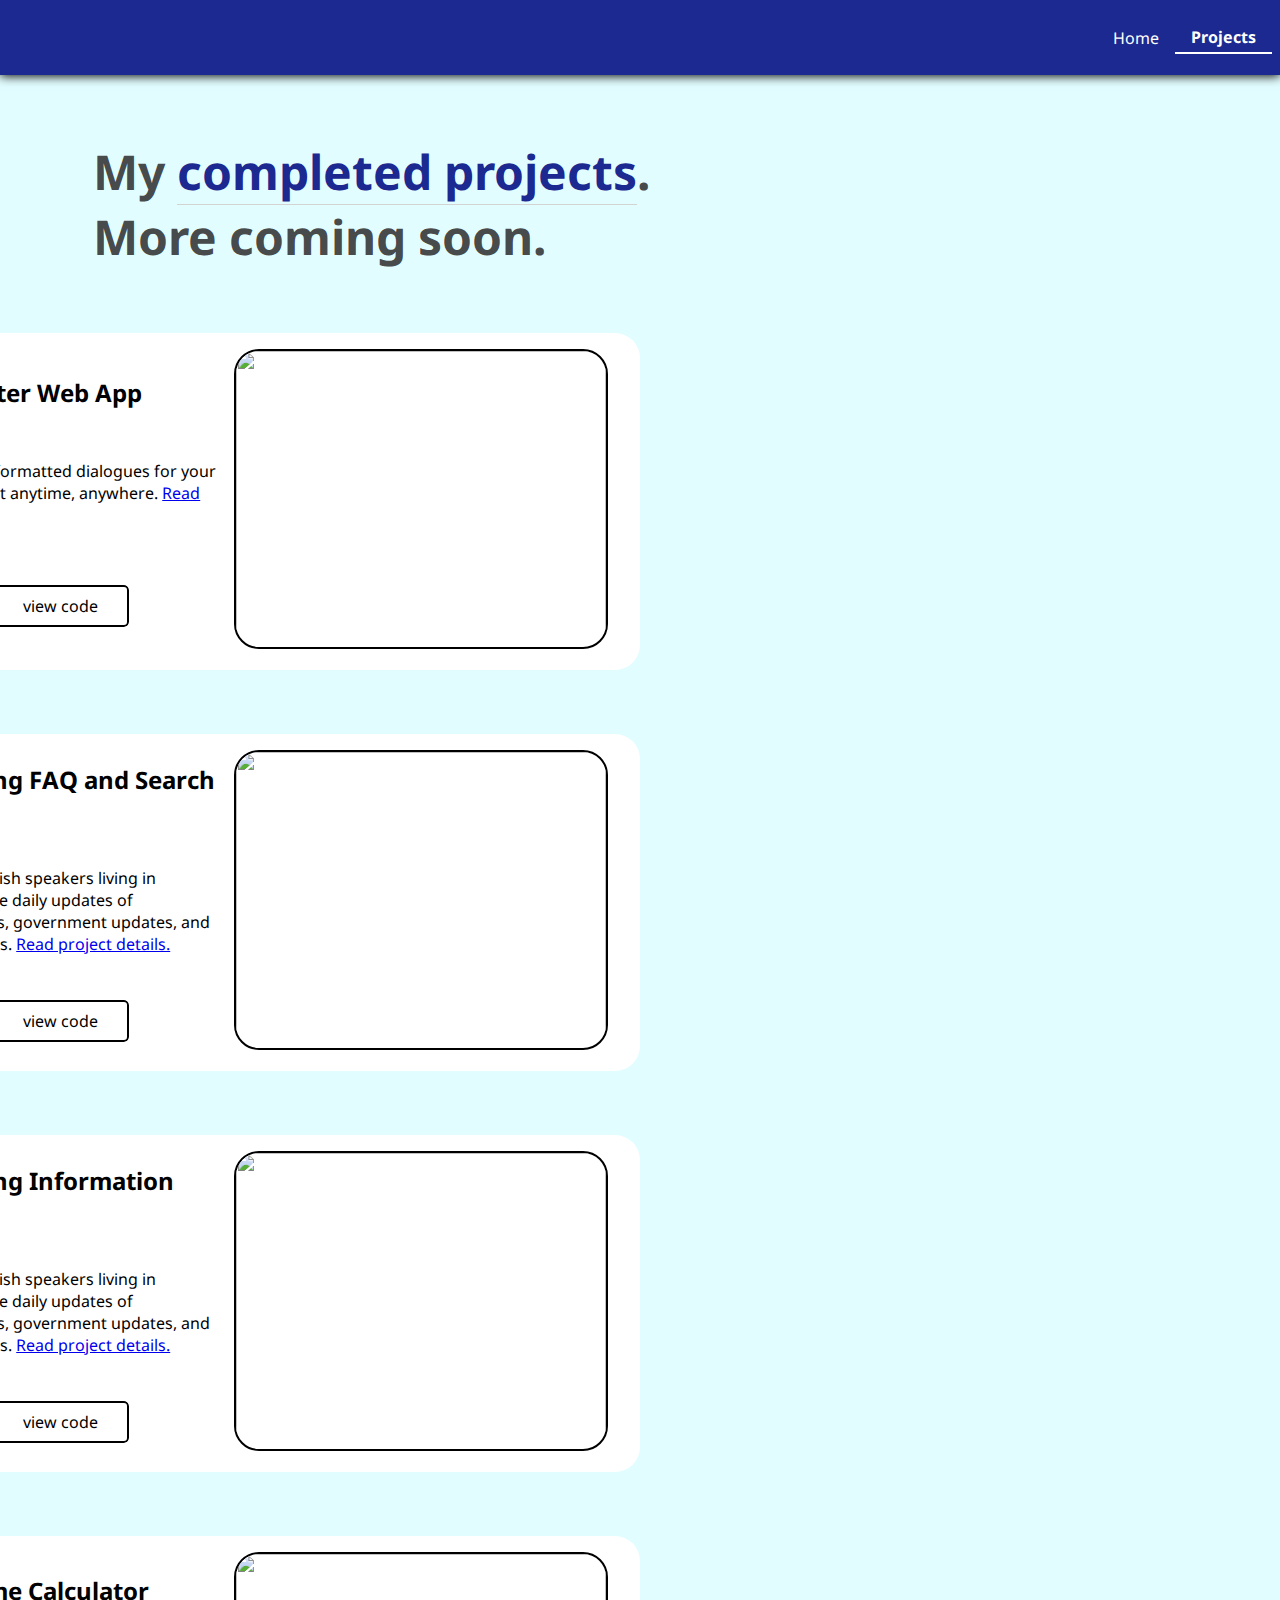
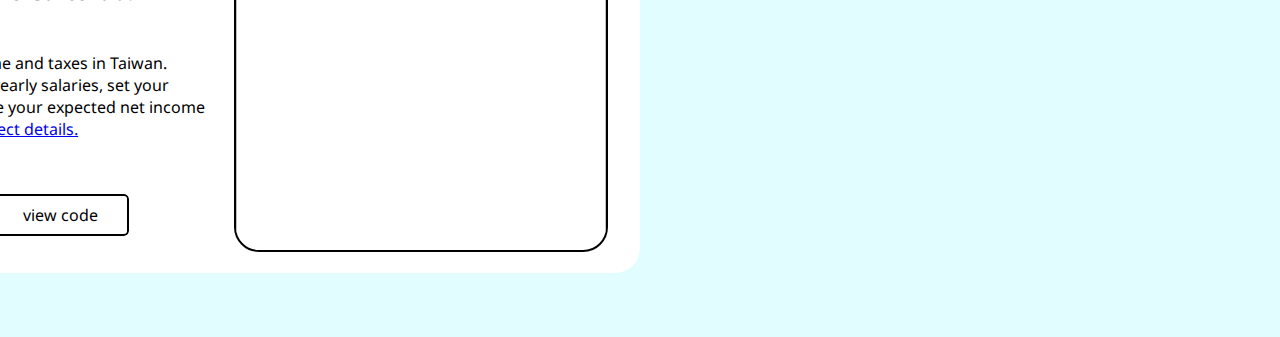
==== commit 570d74de: "change img src for covid project" ====
--- a/projects.html
+++ b/projects.html
@@ -76,12 +76,12 @@
 					Information for English speakers living in
 					Taichung, Taiwan. See daily updates of coronavirus
 					statistics, government updates, and community
-					questions. <a href="https://github.com/Covid-Taichung/cfiw#readme" target="_blank" rel="noreferrer noopener">Read project details.</a>
+					questions. <a href="https://github.com/markoco14/covid-taichung-faq-repo#readme" target="_blank" rel="noreferrer noopener">Read project details.</a>
 				</p>
 				<!-- <p> tech stack </p> -->
 				<ul class="mobile-off-links">
 					<a href="https://covid-taichung.github.io/cfiw"target="_blank" rel="noreferrer noopener"><li>view site</li></a>
-					<a target="_blank" rel="noreferrer noopener" href="https://github.com/Covid-Taichung/cfiw"><li>view code</li></a>
+					<a target="_blank" rel="noreferrer noopener" href="https://github.com/markoco14/covid-taichung-faq-repo"><li>view code</li></a>
 					<!-- <a><li>readme</li></a> -->
 				</ul>
 			</div>
@@ -96,12 +96,12 @@
 					Information for English speakers living in
 					Taichung, Taiwan. See daily updates of coronavirus
 					statistics, government updates, and community
-					questions. <a href="https://github.com/Covid-Taichung/cfiw#readme" target="_blank" rel="noreferrer noopener">Read project details.</a>
+					questions. <a href="https://github.com/markoco14/covid-taichung-faq-repo#readme" target="_blank" rel="noreferrer noopener">Read project details.</a>
 				</p>
 				<!-- <p> tech stack </p> -->
 				<ul class="mobile-off-links">
 					<a href="https://covid-taichung.github.io/cfiw" target="_blank" rel="noreferrer noopener"><li>view site</li></a>
-					<a target="_blank" rel="noreferrer noopener" href="https://github.com/Covid-Taichung/cfiw"><li>view code</li></a>
+					<a target="_blank" rel="noreferrer noopener" href="https://github.com/markoco14/covid-taichung-faq-repo"><li>view code</li></a>
 					<!-- <a><li>readme</li></a> -->
 				</ul>
 				<!-- <a href="https://covid-taichung.github.io/cfiw"><button>view site</button></a>
@@ -132,7 +132,7 @@
 			</div>
 
 			<div>
-				<img src="img/cfiw_site_1.JPG" class="profile-preview">
+				<img src="img/cfiw_site_2.JPG" class="profile-preview">
 			</div>
 			<!-- mobile on -->
 			<div class="profile-description mobile-profile-on">
--- a/style.css
+++ b/style.css
@@ -102,7 +102,7 @@
 
 .intro {
 	color: black;
-	margin: 5em 1em 0;
+	margin: 0 1em 0;
 	padding: 1em;
 	border-radius: 10px;
 	height: 100%;
@@ -117,7 +117,7 @@
 
 .intro h1 {
 	margin-bottom: 1em;
-	padding-bottom: 1em;
+	padding: 1em 0;
 	/*border-bottom: 1px solid lightgrey;*/
 }
 
@@ -155,10 +155,6 @@
 	border: none;
 	width: 33%;
 	text-align: center;
-}
-
-.main-overview-nav-button:focus {
-	border: none;
 }
 
 @media (hover: hover) {
@@ -180,10 +176,6 @@
 	cursor: pointer;
 }
 
-.main-overview-nav-button-selected:focus {
-	border: none;
-}
-
 .experience-item {
 	margin-bottom: 1em;
 	border-bottom: 1px solid lightgrey;
@@ -238,14 +230,18 @@
 
 /* style the current project section */
 
+.current-project-description {
+	/*padding-top: 1em;*/
+}
+
 .current-project-links {
 	display: flex;
 	justify-content: space-around;
 	align-items: top;
 	/*margin-top: 2em;*/
-	padding-top: 1em;
+	padding: 1em 0;
 	/*padding-right: 2em;*/
-	margin-bottom: 0.5em;
+	/*margin-bottom: 1em;*/
 }
 
 .current-project-links li {
